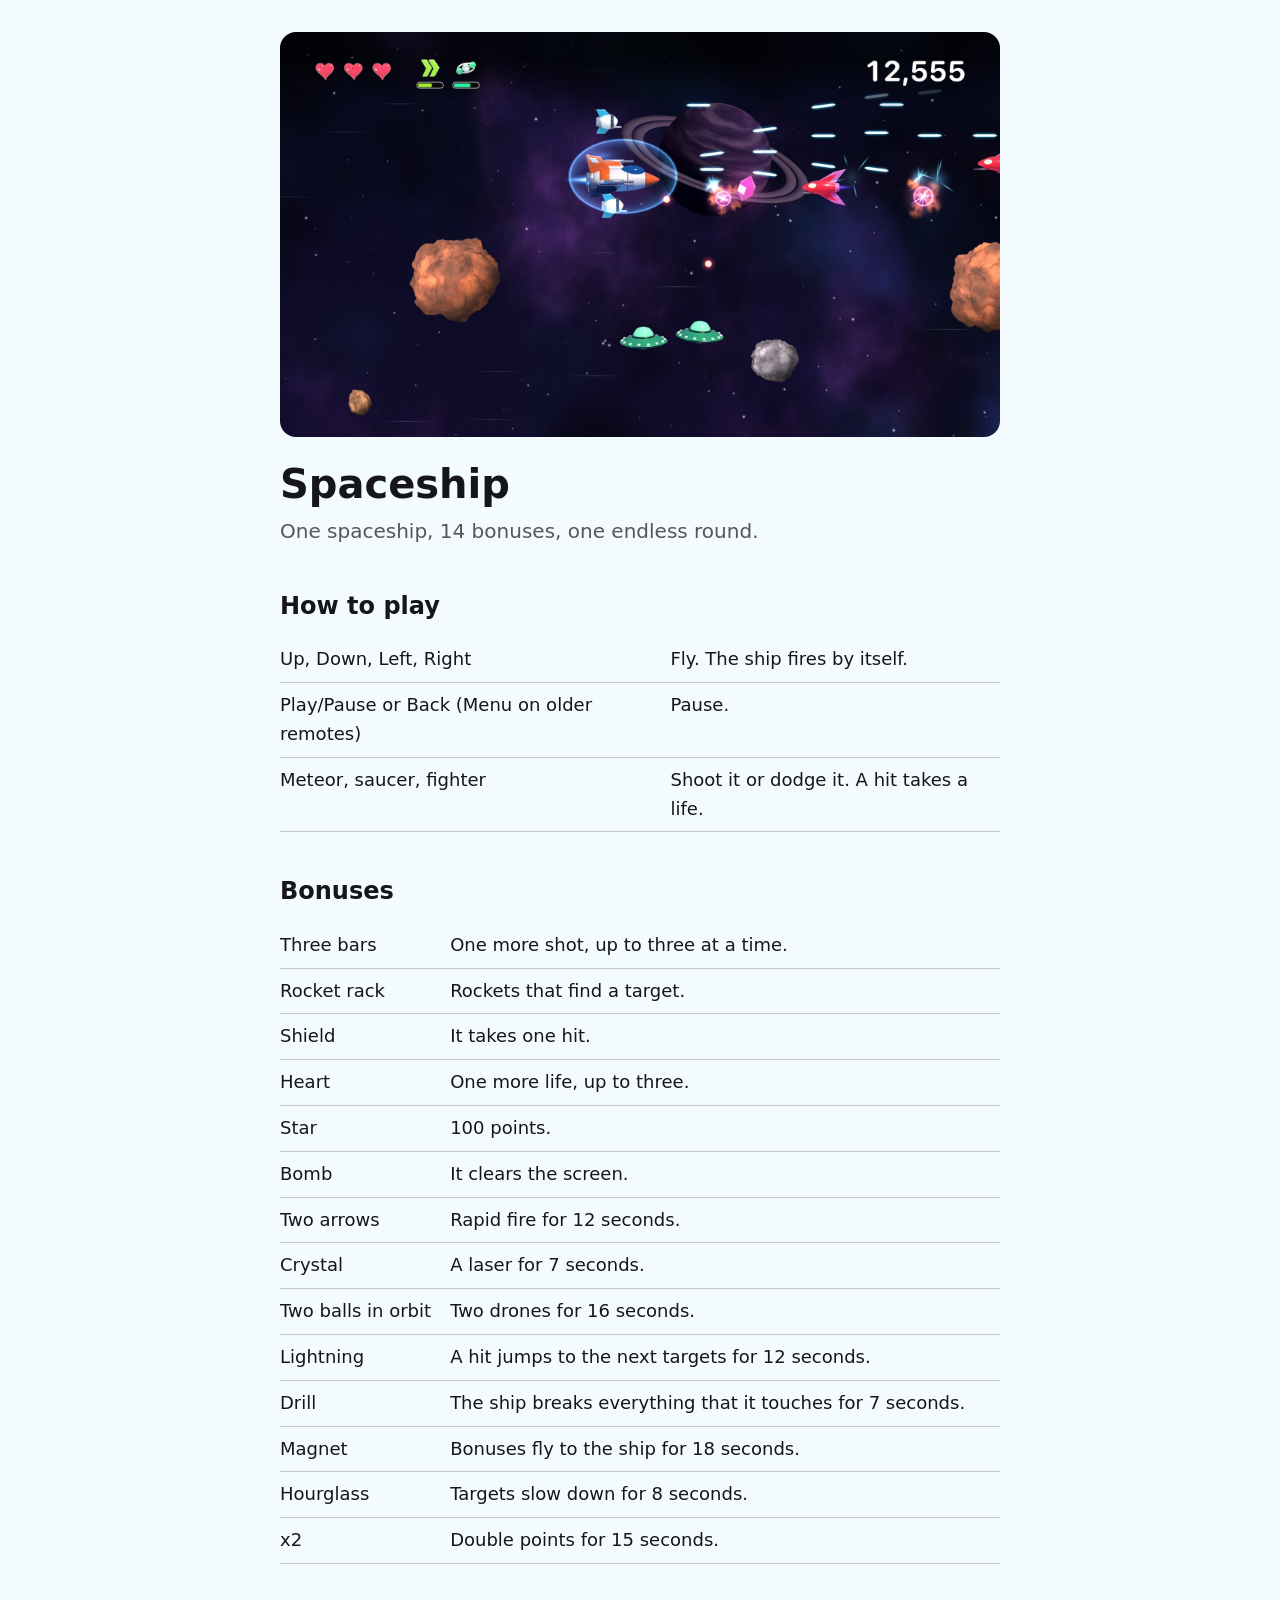
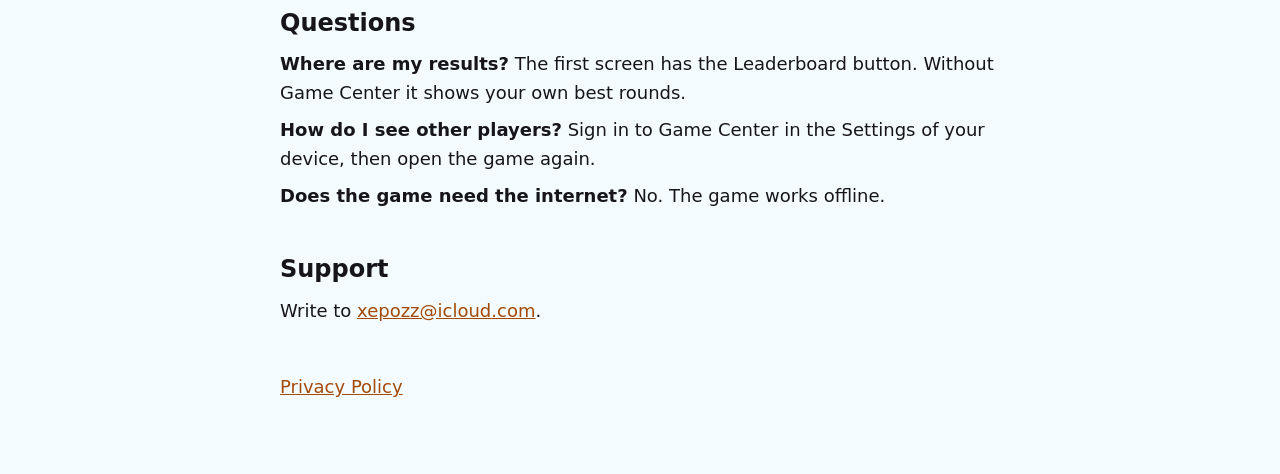
==== index.html @ f2228864 "The site and the privacy policy of Spaceship: Alien Space Shooter" ====
<!DOCTYPE html>
<html lang="en">
<head>
<meta charset="UTF-8">
<meta name="viewport" content="width=device-width, initial-scale=1">
<title>Spaceship: Alien Space Shooter</title>
<meta name="description" content="Spaceship is an endless space shooter: meteors, alien saucers and fighters, 14 bonuses and a leaderboard.">
<link rel="stylesheet" href="style.css">
</head>
<body>
<main>
<img src="spaceship.jpg" width="1920" height="1080" alt="A white and orange spaceship with two drones shoots at meteors in violet space">
<h1>Spaceship</h1>
<p class="lead">One spaceship, 14 bonuses, one endless round.</p>

<h2>How to play</h2>
<table>
<tr><td>Up, Down, Left, Right</td><td>Fly. The ship fires by itself.</td></tr>
<tr><td>Play/Pause or Back (Menu on older remotes)</td><td>Pause.</td></tr>
<tr><td>Meteor, saucer, fighter</td><td>Shoot it or dodge it. A hit takes a life.</td></tr>
</table>

<h2>Bonuses</h2>
<table>
<tr><td>Three bars</td><td>One more shot, up to three at a time.</td></tr>
<tr><td>Rocket rack</td><td>Rockets that find a target.</td></tr>
<tr><td>Shield</td><td>It takes one hit.</td></tr>
<tr><td>Heart</td><td>One more life, up to three.</td></tr>
<tr><td>Star</td><td>100 points.</td></tr>
<tr><td>Bomb</td><td>It clears the screen.</td></tr>
<tr><td>Two arrows</td><td>Rapid fire for 12 seconds.</td></tr>
<tr><td>Crystal</td><td>A laser for 7 seconds.</td></tr>
<tr><td>Two balls in orbit</td><td>Two drones for 16 seconds.</td></tr>
<tr><td>Lightning</td><td>A hit jumps to the next targets for 12 seconds.</td></tr>
<tr><td>Drill</td><td>The ship breaks everything that it touches for 7 seconds.</td></tr>
<tr><td>Magnet</td><td>Bonuses fly to the ship for 18 seconds.</td></tr>
<tr><td>Hourglass</td><td>Targets slow down for 8 seconds.</td></tr>
<tr><td>x2</td><td>Double points for 15 seconds.</td></tr>
</table>

<h2>Questions</h2>
<p><strong>Where are my results?</strong> The first screen has the Leaderboard button. Without Game Center it shows your own best rounds.</p>
<p><strong>How do I see other players?</strong> Sign in to Game Center in the Settings of your device, then open the game again.</p>
<p><strong>Does the game need the internet?</strong> No. The game works offline.</p>

<h2>Support</h2>
<p>Write to <a href="mailto:xepozz@icloud.com">xepozz@icloud.com</a>.</p>

<footer><p><a href="privacy.html">Privacy Policy</a></p></footer>
</main>
</body>
</html>
---- style.css ----
:root { color-scheme: light dark; --bg: #f4fbff; --text: #16161a; --muted: #55555e; --link: #a34a08; }
@media (prefers-color-scheme: dark) { :root { --bg: #0b1830; --text: #f3f3f5; --muted: #a9b4c8; --link: #ffb347; } }
* { box-sizing: border-box; }
body { margin: 0; background: var(--bg); color: var(--text); font: 18px/1.6 -apple-system, system-ui, sans-serif; }
main { max-width: 760px; margin: 0 auto; padding: 32px 20px 64px; }
h1 { font-size: 40px; line-height: 1.15; margin: 24px 0 8px; }
h2 { font-size: 24px; margin: 40px 0 8px; }
p { margin: 8px 0; }
.lead { color: var(--muted); font-size: 20px; }
img { width: 100%; height: auto; border-radius: 16px; display: block; }
table { border-collapse: collapse; width: 100%; margin: 12px 0; }
td { padding: 8px 12px 8px 0; border-bottom: 1px solid color-mix(in srgb, var(--muted) 30%, transparent); vertical-align: top; }
a { color: var(--link); }
footer { margin-top: 48px; color: var(--muted); }
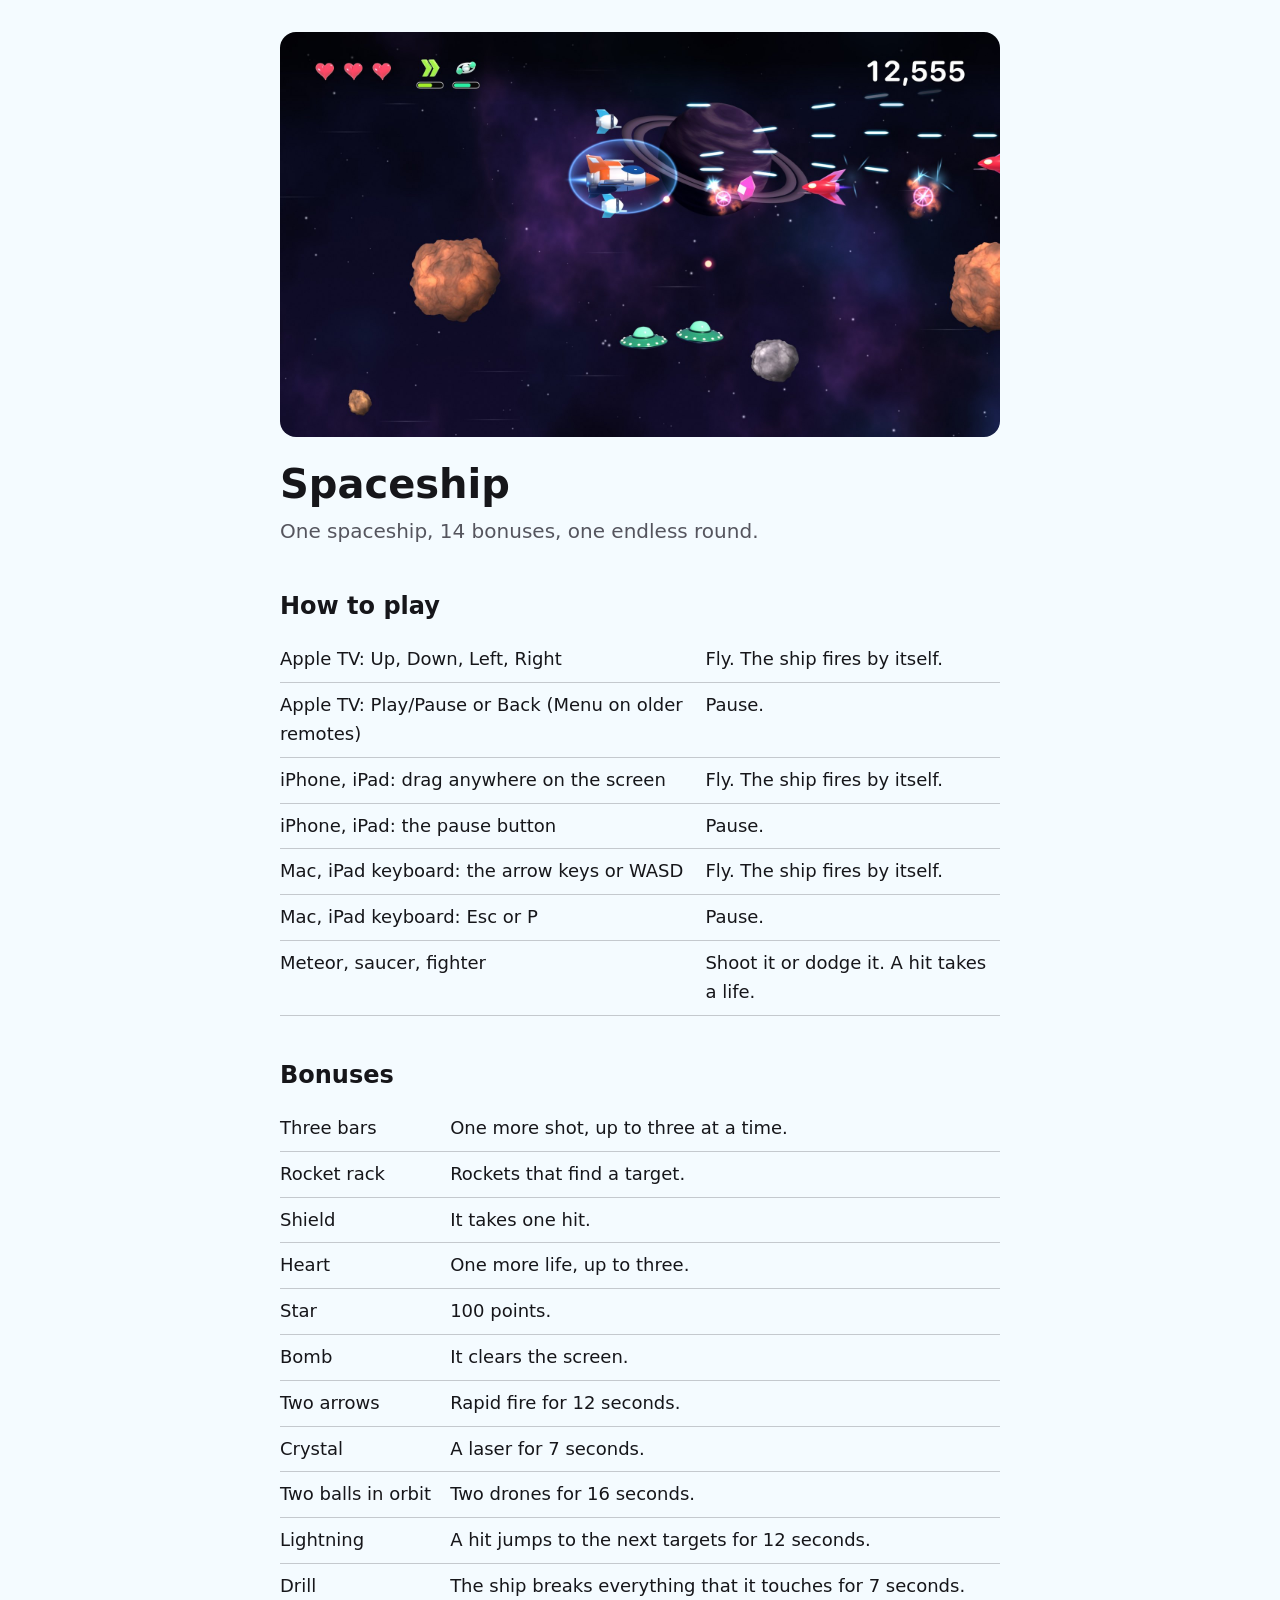
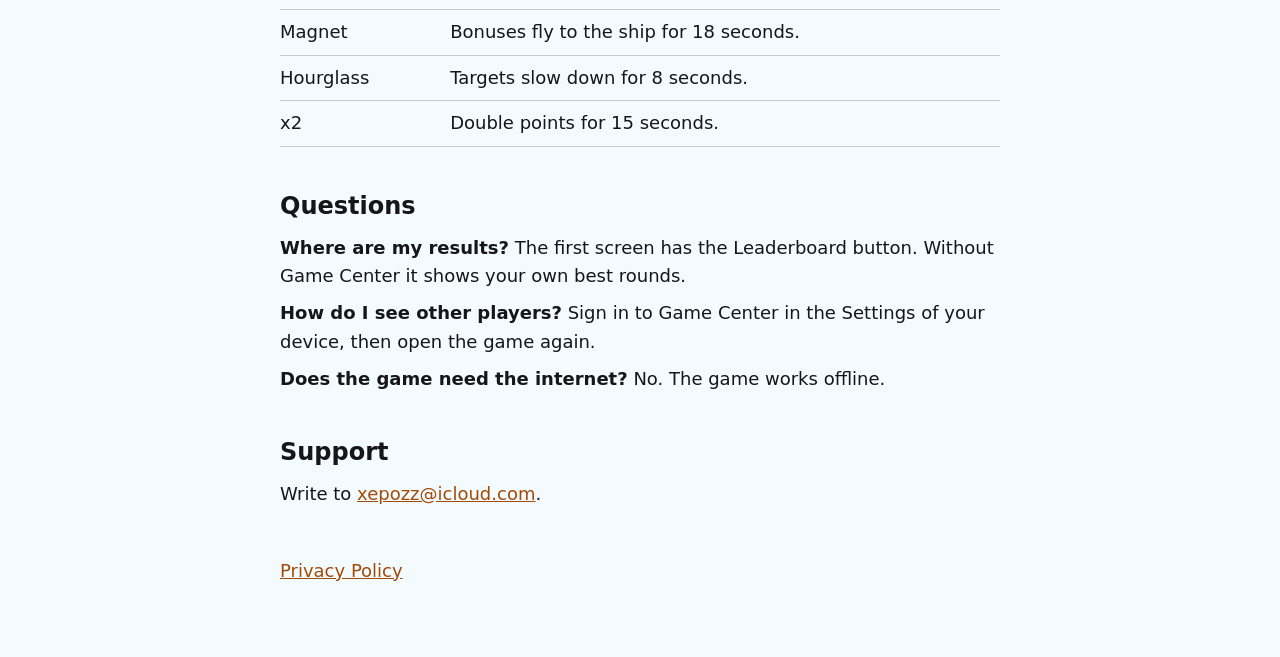
==== commit 38dc221f: "The iPhone, iPad and Mac version: controls and policy" ====
--- a/index.html
+++ b/index.html
@@ -15,8 +15,12 @@
 
 <h2>How to play</h2>
 <table>
-<tr><td>Up, Down, Left, Right</td><td>Fly. The ship fires by itself.</td></tr>
-<tr><td>Play/Pause or Back (Menu on older remotes)</td><td>Pause.</td></tr>
+<tr><td>Apple TV: Up, Down, Left, Right</td><td>Fly. The ship fires by itself.</td></tr>
+<tr><td>Apple TV: Play/Pause or Back (Menu on older remotes)</td><td>Pause.</td></tr>
+<tr><td>iPhone, iPad: drag anywhere on the screen</td><td>Fly. The ship fires by itself.</td></tr>
+<tr><td>iPhone, iPad: the pause button</td><td>Pause.</td></tr>
+<tr><td>Mac, iPad keyboard: the arrow keys or WASD</td><td>Fly. The ship fires by itself.</td></tr>
+<tr><td>Mac, iPad keyboard: Esc or P</td><td>Pause.</td></tr>
 <tr><td>Meteor, saucer, fighter</td><td>Shoot it or dodge it. A hit takes a life.</td></tr>
 </table>
 
